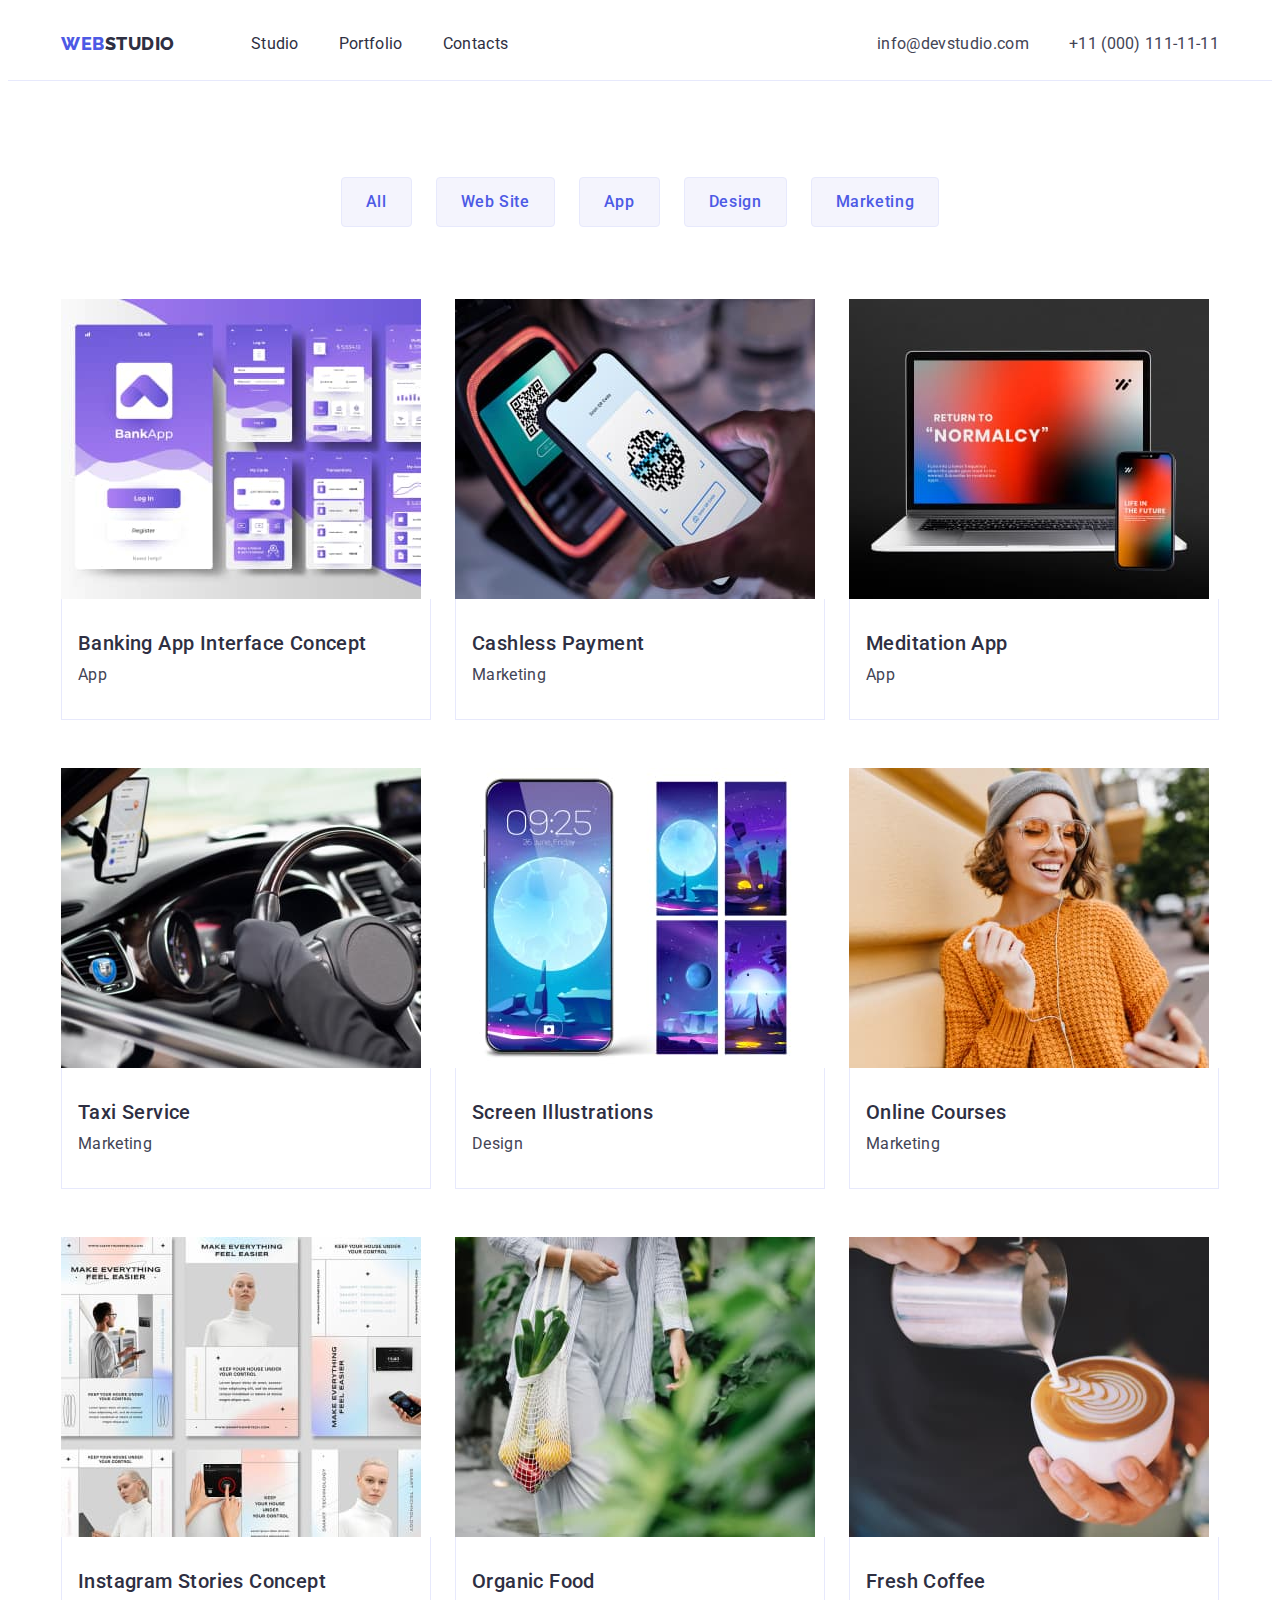
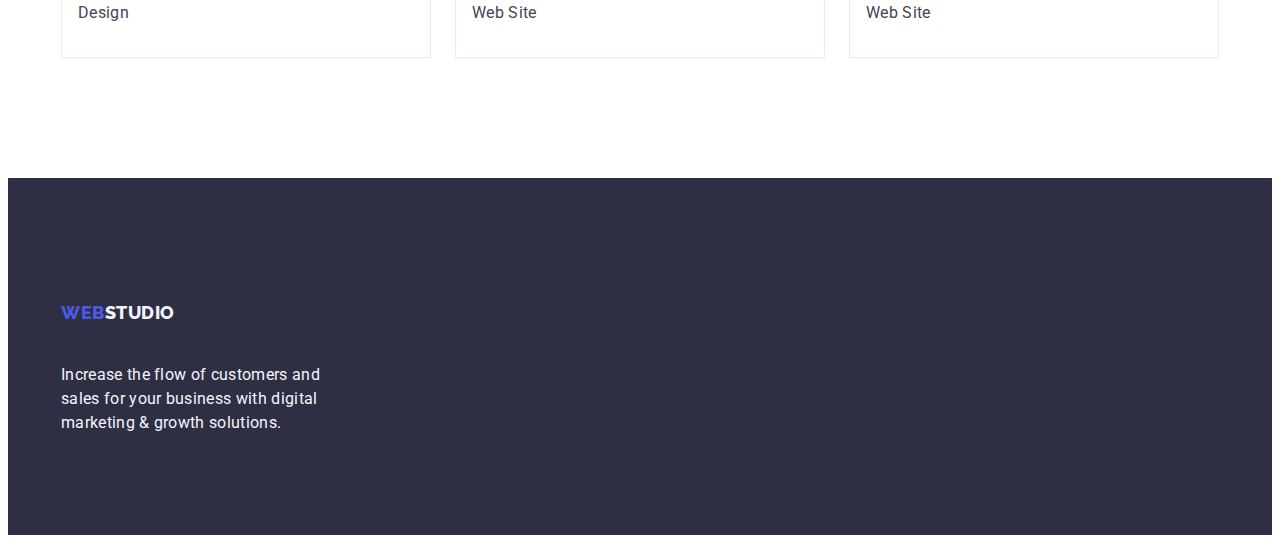
==== portfolio.html @ a073f60c "clon3" ====
<!DOCTYPE html>
<html lang="en">

<head>
    <meta charset="UTF-8">
    <meta name="viewport" content="width=device-width, initial-scale=1.0">
    <link rel="preconnect" href="https://fonts.googleapis.com" />
    <link rel="preconnect" href="https://fonts.gstatic.com" crossorigin />
    <link href="https://fonts.googleapis.com/css2?family=Raleway:wght@800&family=Roboto:wght@400;500;700&display=swap"
        rel="stylesheet">
    <link rel="stylesheet" href="https://cdnjs.cloudflare.com/ajax/libs/modern-normalize/2.0.0/modern-normalize.min.css"
        integrity="sha512-4xo8blKMVCiXpTaLzQSLSw3KFOVPWhm/TRtuPVc4WG6kUgjH6J03IBuG7JZPkcWMxJ5huwaBpOpnwYElP/m6wg=="
        crossorigin="anonymous" referrerpolicy="no-referrer" />
    <link rel="stylesheet" href="./css/styles.css" />
    <title> Web studio </title>
</head>

<body class="body">
    <header class="header">
        <div class="container header-container">
            <nav class="header-navigation">
                <a href="./index.html" class="header-logo-link link logo">Web<span class="logo-accent">Studio</span>
                </a>
                <ul class="header-menu list">
                    <li class="header-menu-item"><a href="./index.html" class=" header-menu-link link text">Studio</a>
                    </li>
                    <li class="header-menu-item"><a href="./portfolio.html"
                            class="header-menu-link link text">Portfolio</a>
                    </li>
                    <li class="header-menu-item"><a href="" class="header-menu-link link text">Contacts</a></li>
                </ul>
            </nav>

            <!--Contacts-->
            <address class="header-adress">
                <ul class="header-contacts list">
                    <li class="header-contacts-item">
                        <a href="mailto:info@devstudio.com" target="_blank" rel="noopener noreferrer"
                            class="header-contacts-link link">
                            info@devstudio.com
                        </a>
                    </li>
                    <li class="header-contacts-item"> <a href="tel:+110001111111" target="_blank"
                            rel="noopener noreferrer" class="header-contacts-link link">+11 (000) 111-11-11</a>
                    </li>
                </ul>
            </address>
        </div>
    </header>

    <main>
        <section class="porfolio">
            <div class="container porfolio-container">
                <h1 class="visually-hidden"> Feature </h1>
                <ul class="porfolio-list-nav list">
                    <li class="portfolio-nav-item">
                        <button type="button" class="porfolio-button button">
                            All
                        </button>
                    </li>
                    <li class="portfolio-nav-item">
                        <button type="button" class="porfolio-button button">Web Site</button>
                    </li>
                    <li class="portfolio-nav-item">
                        <button type="button" class="porfolio-button button">App</button>
                    </li>
                    <li class="portfolio-nav-item">
                        <button type="button" class="porfolio-button button">Design</button>
                    </li>
                    <li class="portfolio-nav-item">
                        <button type="button" class="porfolio-button button">Marketing</button>
                    </li>
                </ul>
                <ul class="portfolio-list-card list">
                    <li class="portfolio-card-item">
                        <a href="" class="portfolio-card-link link">
                            <img src="./images/portfolio/1.jpg" alt="Banking App" width="360" height="300">
                            <div class="portfolio-card-container">
                                <h2 class="portfolio-card-title">Banking App Interface Concept</h2>
                                <p class="portfolio-card-subtitle text">App
                                </p>
                            </div>
                        </a>
                    </li>

                    <li class="portfolio-card-item">
                        <a href="" class="portfolio-card-link link">
                            <img src="./images/portfolio/2.jpg" alt="Cashless Payment" width="360" height="300">
                            <div class="portfolio-card-container">
                                <h2 class="portfolio-card-title">Cashless Payment</h2>
                                <p class="portfolio-card-subtitle text">Marketing
                                </p>
                            </div>
                        </a>
                    </li>

                    <li class="portfolio-card-item">
                        <a href="" class="portfolio-card-link link">
                            <img src="./images/portfolio/3.jpg" alt="Meditaion App" width="360" height="300">
                            <div class="portfolio-card-container">
                                <h2 class="portfolio-card-title">Meditation App</h2>
                                <p class="portfolio-card-subtitle text">App</p>
                            </div>
                        </a>
                    </li>

                    <li class="portfolio-card-item">
                        <a href="" class="portfolio-card-link link">
                            <img src="./images/portfolio/4.jpg" alt="Taxi" width="360" height="300">
                            <div class="portfolio-card-container">
                                <h2 class="portfolio-card-title">Taxi Service
                                </h2>
                                <p class="portfolio-card-subtitle text">Marketing</p>
                            </div>
                        </a>
                    </li>

                    <li class="portfolio-card-item">
                        <a href="" class="portfolio-card-link link">
                            <img src="./images/portfolio/5.jpg" alt="Screen Illustrations" width="360" height="300">
                            <div class="portfolio-card-container">
                                <h2 class="portfolio-card-title">Screen Illustrations
                                </h2>
                                <p class="portfolio-card-subtitle text">Design</p>
                            </div>
                        </a>
                    </li>

                    <li class="portfolio-card-item">
                        <a href="" class="portfolio-card-link link">
                            <img src="./images/portfolio/6.jpg" alt="Online Courses" width="360" height="300">
                            <div class="portfolio-card-container">
                                <h2 class="portfolio-card-title">Online Courses</h2>
                                <p class="portfolio-card-subtitle text">Marketing</p>
                            </div>
                        </a>
                    </li>

                    <li class="portfolio-card-item">
                        <a href="" class="portfolio-card-link link">
                            <img src="./images/portfolio/7.jpg" alt="Instagram Stories Concept" width="360"
                                height="300">
                            <div class="portfolio-card-container">
                                <h2 class="portfolio-card-title">Instagram Stories Concept</h2>
                                <p class="portfolio-card-subtitle text">Design</p>
                            </div>
                        </a>
                    </li>

                    <li class="portfolio-card-item">
                        <a href="" class="portfolio-card-link link">
                            <img src="./images/portfolio/8.jpg" alt="Organic Food" width="360" height="300">
                            <div class="portfolio-card-container">
                                <h2 class="portfolio-card-title">Organic Food</h2>
                                <p class="portfolio-card-subtitle text">Web Site</p>
                            </div>
                        </a>
                    </li>

                    <li class="portfolio-card-item">
                        <a href="" class="portfolio-card-link link">
                            <img src="./images/portfolio/9.jpg" alt="Fresh Coffee" width="360" height="300">
                            <div class="portfolio-card-container">
                                <h2 class="portfolio-card-title">Fresh Coffee</h2>
                                <p class="portfolio-card-subtitle text">Web Site</p>
                            </div>
                        </a>
                    </li>
                </ul>
            </div>
        </section>
    </main>
    <footer class="footer">
        <div class="container footer-container">
            <a href="./index.html" class="footter-logo-link link logo">Web<span
                    class="logo-accent logo light">Studio</span>
            </a>
            <p class="footer-text text">Increase the flow of customers and sales for your business with digital
                marketing
                &#x26;
                growth solutions.
            </p>
        </div>
    </footer>
</body>

</html>
---- css/styles.css ----
:root {
        --accent-color: #4D5AE5;
        --color: #2e2f42;
        --add-color: #434455;
        --light-color: #ffffff;
        --ligft-ir-color: #F4F4FD;
        --iris-color: #404BBF;
    }

    .body {
        font-family: "Roboto", sans-serif;
        color: #434455;
        background-color: #ffffff;
    }

    .visually-hidden {
        position: absolute;
        width: 1px;
        height: 1px;
        margin: -1px;
        border: 0;
        padding: 0;
        white-space: nowrap;
        clip-path: inset(100%);
        clip: rect(0 0 0 0);
        overflow: hidden;
    }

    main {
        flex-grow: 1;
    }

    .container {
        width: 100%;
        max-width: 1158px;
        margin: 0 auto;
        padding: 0 15px;
    }

    /*!-------скидання стилів--------*/
    p,
    h1,
    h2,
    h3,
    h4,
    h5,
    h6 {
        margin-top: 0;
        margin-bottom: 0;
    }

    ul,
    ol {
        margin-top: 0;
        margin-bottom: 0;
        padding-left: 0;
    }

    img {
        display: block;
    }

    img .link {
        text-decoration: none;
    }

    .link {
        text-decoration: none;
    }

    .list {
        list-style-type: none;
    }

    .title {
        color: var(--color);
        text-align: center;
        font-size: 36px;
        font-weight: 700;
        line-height: 1.11;
        letter-spacing: 0.02em;
        text-transform: capitalize;
    }

    .subtitle {
        color: var(--color);
        font-size: 20px;
        font-weight: 500;
        line-height: 1.2;
        letter-spacing: 0.02em;
    }

    .text {
        font-size: 16px;
        font-weight: 400;
        line-height: 1.5;
        letter-spacing: 0.02em;
    }

    .button {
        text-align: center;
        font-family: "Roboto", sans-serif;
        font-size: 16px;
        font-weight: 500;
        line-height: 1.5;
        letter-spacing: 0.04em;
        cursor: pointer;
    }

    /*----------------HEADER----------------*/
    .header {
        border-bottom: 1px solid #e7e9fc;
    }

    .header-container {
        display: flex;
        align-items: center;
        justify-content: space-between;
    }

    .logo {
        display: inline-block;
        font-size: 18px;
        font-family: "Raleway", sans-serif;
        font-weight: 800;
        line-height: 1.17;
        letter-spacing: 0.03em;
        text-transform: uppercase;

    }

    .header-logo-link {
        color: var(--accent-color);
        margin-right: 76px;
        padding: 24px 0;
    }

    .logo-accent {
        color: var(--color);
        padding: 24px 0;
    }

    .header-navigation {
        display: flex;
        /* flex-grow: 1;*/
        align-items: center;
    }

    .header-menu {
        display: flex;
        gap: 40px;
    }

    .header-menu-item {}

    .header-menu-link {
        display: block;
        padding: 24px 0;
        color: var(--color);
    }

    .header-menu-link:hover,
    .header-menu-link:focus {
        color: var(--iris-color);
    }

    .header-adress {
        font-style: normal;
    }

    .header-contacts {
        display: flex;
        gap: 40px;
    }

    .header-contacts-link {
        display: block;
        padding: 24px 0;
        color: var(--add-color);
        font-style: normal;
        font-weight: 400;
        font-size: 16px;
        line-height: 1.5;
        letter-spacing: 0.02em;
    }

    .header-contacts-link:hover,
    .header-contacts-link:focus {
        color: var(--iris-color);
    }

    /*!------------------------HERO------------------*/
    .hero {
        background-color: var(--color);
        padding: 188px 0;
    }

    .hero-title {
        color: var(--light-color);
        max-width: 496px;
        height: 120px;
        text-align: center;
        font-size: 56px;
        font-weight: 700;
        line-height: 1.07;
        letter-spacing: 0.02em;
        margin: 0 auto;
        margin-bottom: 48px;
    }

    .hero-button {
        display: block;
        min-width: 169px;
        height: 56px;
        padding: 16px 32px;
        color: var(--light-color);
        background-color: var(--accent-color);
        border: none;
        border-radius: 4px;
        margin: 0 auto;
        align-items: center;
    }

    .hero-button:hover,
    .hero-button:focus {
        background-color: var(--iris-color);
    }

    /**-------------ADVANAGES---------------*/
    .advantages {
        padding: 120px 0;
    }

    .advantages-container {}

    .advantages-list {
        display: flex;
        gap: 24px;
    }

    .advantages-item {
        width: calc((100% - 24px * 3) / 4);
    }

    .advantages-subtitle {
        max-height: 24px;
        margin-bottom: 8px;
    }

    .advantages-item-text {
        color: var(--add-color);
        max-height: 72px;
    }

    /*!-----------------------DOING------------------*/
    .doing {
        padding-bottom: 120px;
    }

    .doing-container {}

    .doing-title {
        margin-bottom: 72px;
    }

    .doing-list {
        display: flex;
        gap: 24px;
    }

    .doing-item {
        width: calc((100% - 48px) / 3);
    }

    .doing-img {}

    /*----------------TEAM----------------*/
    .team-container {}

    .team {
        background-color: var(--ligft-ir-color);
        padding: 120px 0;
    }

    .team-title {
        margin-bottom: 72px;
    }

    .team-list {
        display: flex;
        gap: 24px;
    }

    .team-item {
        width: calc((100% - 3 * 24px) / 4);
        background-color: var(--light-color);
        border-radius: 0px 0px 4px 4px;
    }

    .team-fio-container {
        padding: 32px 16px;
    }

    .team-img {}

    .team-subtitle {
        margin-bottom: 8px;
        text-align: center;
    }

    .team-subtile-text {
        color: var(--add-color);
        text-align: center;
    }

    /*?----------------FOOTER---------------*/
    .footer {
        background-color: var(--color);
        padding: 100px 0;
    }

    .footer-container {}

    .logo-accent.light {
        color: var(--ligft-ir-color);
        width: 71px;
        flex-direction: column;
        justify-content: center;
    }

    .footter-logo-link {
        color: var(--accent-color);
        display: inline-block;
        margin-bottom: 16px;
    }

    .footer-text {
        max-width: 264px;
        color: var(--ligft-ir-color);
    }

    /*?-----------------PORTFOLIO----------------*/
    .porfolio {
        padding-top: 96px;
        padding-bottom: 120px;
    }

    .porfolio-container {}

    .porfolio-list-nav {
        display: flex;
        justify-content: center;
        margin-bottom: 72px;
        gap: 24px;
    }

    .portfolio-nav-item {
        /*  width: calc((100% - 48px) / 3);*/
    }

    .porfolio-button {
        color: var(--accent-color);
        background-color: var(--ligft-ir-color);
        padding: 12px 24px;
        border: 1px solid #e7e9fc;
        border-radius: 4px;
    }

    .porfolio-button:hover,
    .porfolio-button:focus {
        color: var(--light-color);
        background-color: var(--iris-color);
        border: 1px solid transparent;
        border-radius: 4px;
    }

    .porfolio-button.light {}

    .portfolio-list-card {
        display: flex;
        flex-wrap: wrap;
        gap: 24px;
        row-gap: 48px;
    }

    .portfolio-card-container {
        padding: 32px 16px;
        border: 1px solid #e7e9fc;
        border-top: none;
    }

    .portfolio-card-item {
        width: calc((100% - 48px) / 3);
    }

    .portfolio-card-title {
        color: var(--color);
        font-size: 20px;
        margin: 0 auto;
        margin-bottom: 8px;
        font-weight: 500;
        line-height: 1.2;
        letter-spacing: 0.02em;
    }

    .portfolio-card-link {}

    .portfolio-card-subtitle {
        color: var(--add-color);
    }

    .portfolio-subile-link {}
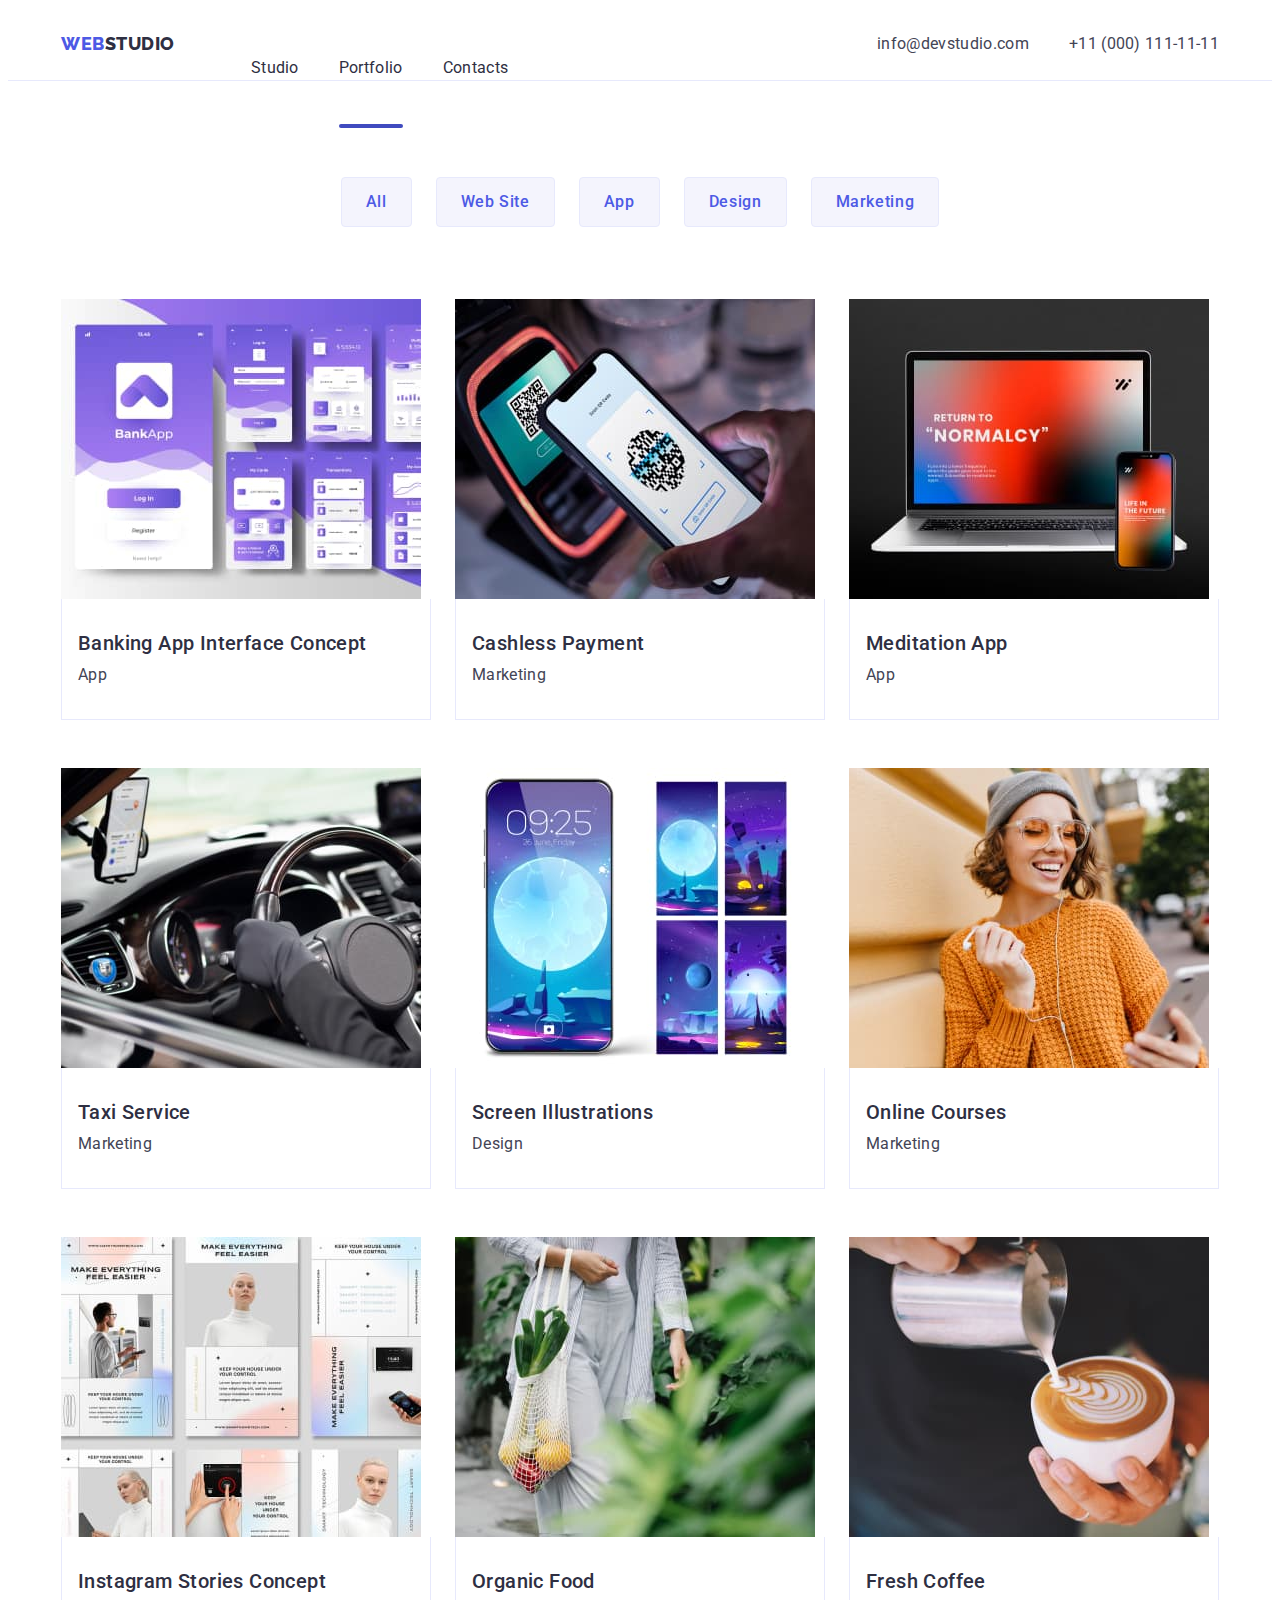
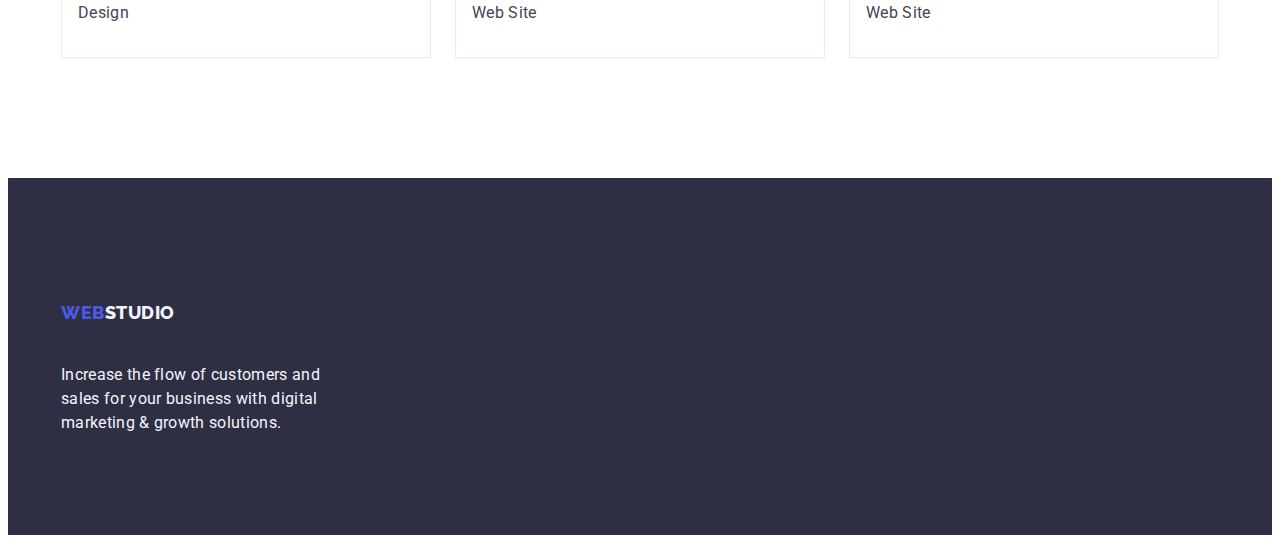
==== commit bd40c5f5: "dom" ====
--- a/portfolio.html
+++ b/portfolio.html
@@ -25,7 +25,7 @@
                     <li class="header-menu-item"><a href="./index.html" class=" header-menu-link link text">Studio</a>
                     </li>
                     <li class="header-menu-item"><a href="./portfolio.html"
-                            class="header-menu-link link text">Portfolio</a>
+                            class="header-menu-link link text current">Portfolio</a>
                     </li>
                     <li class="header-menu-item"><a href="" class="header-menu-link link text">Contacts</a></li>
                 </ul>
@@ -74,7 +74,12 @@
                 <ul class="portfolio-list-card list">
                     <li class="portfolio-card-item">
                         <a href="" class="portfolio-card-link link">
-                            <img src="./images/portfolio/1.jpg" alt="Banking App" width="360" height="300">
+                            <div class="portfolio-img-card-container">
+                                <img src="./images/portfolio/1.jpg" alt="Banking App" width="360" height="300">
+                                <p class="portfolio-cover-text">14 Stylish and User-Friendly App Design Concepts · Task
+                                    Manager App · Calorie Tracker App · Exotic Fruit Ecommerce App ·
+                                    Cloud Storage App</p>
+                            </div>
                             <div class="portfolio-card-container">
                                 <h2 class="portfolio-card-title">Banking App Interface Concept</h2>
                                 <p class="portfolio-card-subtitle text">App
@@ -85,7 +90,12 @@
 
                     <li class="portfolio-card-item">
                         <a href="" class="portfolio-card-link link">
-                            <img src="./images/portfolio/2.jpg" alt="Cashless Payment" width="360" height="300">
+                            <div class="portfolio-img-card-container">
+                                <img src="./images/portfolio/2.jpg" alt="Cashless Payment" width="360" height="300">
+                                <p class="portfolio-cover-text">14 Stylish and User-Friendly App Design Concepts · Task
+                                    Manager App · Calorie Tracker App · Exotic Fruit Ecommerce App ·
+                                    Cloud Storage App</p>
+                            </div>
                             <div class="portfolio-card-container">
                                 <h2 class="portfolio-card-title">Cashless Payment</h2>
                                 <p class="portfolio-card-subtitle text">Marketing
@@ -96,7 +106,12 @@
 
                     <li class="portfolio-card-item">
                         <a href="" class="portfolio-card-link link">
-                            <img src="./images/portfolio/3.jpg" alt="Meditaion App" width="360" height="300">
+                            <div class="portfolio-img-card-container">
+                                <img src="./images/portfolio/3.jpg" alt="Meditaion App" width="360" height="300">
+                                <p class="portfolio-cover-text">14 Stylish and User-Friendly App Design Concepts · Task
+                                    Manager App · Calorie Tracker App · Exotic Fruit Ecommerce App ·
+                                    Cloud Storage App</p>
+                            </div>
                             <div class="portfolio-card-container">
                                 <h2 class="portfolio-card-title">Meditation App</h2>
                                 <p class="portfolio-card-subtitle text">App</p>
@@ -106,7 +121,12 @@
 
                     <li class="portfolio-card-item">
                         <a href="" class="portfolio-card-link link">
-                            <img src="./images/portfolio/4.jpg" alt="Taxi" width="360" height="300">
+                            <div class="portfolio-img-card-container">
+                                <img src="./images/portfolio/4.jpg" alt="Taxi" width="360" height="300">
+                                <p class="portfolio-cover-text">14 Stylish and User-Friendly App Design Concepts · Task
+                                    Manager App · Calorie Tracker App · Exotic Fruit Ecommerce App ·
+                                    Cloud Storage App</p>
+                            </div>
                             <div class="portfolio-card-container">
                                 <h2 class="portfolio-card-title">Taxi Service
                                 </h2>
@@ -117,7 +137,12 @@
 
                     <li class="portfolio-card-item">
                         <a href="" class="portfolio-card-link link">
-                            <img src="./images/portfolio/5.jpg" alt="Screen Illustrations" width="360" height="300">
+                            <div class="portfolio-img-card-container">
+                                <img src="./images/portfolio/5.jpg" alt="Screen Illustrations" width="360" height="300">
+                                <p class="portfolio-cover-text">14 Stylish and User-Friendly App Design Concepts · Task
+                                    Manager App · Calorie Tracker App · Exotic Fruit Ecommerce App ·
+                                    Cloud Storage App</p>
+                            </div>
                             <div class="portfolio-card-container">
                                 <h2 class="portfolio-card-title">Screen Illustrations
                                 </h2>
@@ -128,7 +153,12 @@
 
                     <li class="portfolio-card-item">
                         <a href="" class="portfolio-card-link link">
-                            <img src="./images/portfolio/6.jpg" alt="Online Courses" width="360" height="300">
+                            <div class="portfolio-img-card-container">
+                                <img src="./images/portfolio/6.jpg" alt="Online Courses" width="360" height="300">
+                                <p class="portfolio-cover-text">14 Stylish and User-Friendly App Design Concepts · Task
+                                    Manager App · Calorie Tracker App · Exotic Fruit Ecommerce App ·
+                                    Cloud Storage App</p>
+                            </div>
                             <div class="portfolio-card-container">
                                 <h2 class="portfolio-card-title">Online Courses</h2>
                                 <p class="portfolio-card-subtitle text">Marketing</p>
@@ -138,8 +168,13 @@
 
                     <li class="portfolio-card-item">
                         <a href="" class="portfolio-card-link link">
-                            <img src="./images/portfolio/7.jpg" alt="Instagram Stories Concept" width="360"
-                                height="300">
+                            <div class="portfolio-img-card-container">
+                                <img src="./images/portfolio/7.jpg" alt="Instagram Stories Concept" width="360"
+                                    height="300">
+                                <p class="portfolio-cover-text">14 Stylish and User-Friendly App Design Concepts · Task
+                                    Manager App · Calorie Tracker App · Exotic Fruit Ecommerce App ·
+                                    Cloud Storage App</p>
+                            </div>
                             <div class="portfolio-card-container">
                                 <h2 class="portfolio-card-title">Instagram Stories Concept</h2>
                                 <p class="portfolio-card-subtitle text">Design</p>
@@ -149,7 +184,12 @@
 
                     <li class="portfolio-card-item">
                         <a href="" class="portfolio-card-link link">
-                            <img src="./images/portfolio/8.jpg" alt="Organic Food" width="360" height="300">
+                            <div class="portfolio-img-card-container"> <img src="./images/portfolio/8.jpg"
+                                    alt="Organic Food" width="360" height="300">
+                                <p class="portfolio-cover-text">14 Stylish and User-Friendly App Design Concepts · Task
+                                    Manager App · Calorie Tracker App · Exotic Fruit Ecommerce App ·
+                                    Cloud Storage App</p>
+                            </div>
                             <div class="portfolio-card-container">
                                 <h2 class="portfolio-card-title">Organic Food</h2>
                                 <p class="portfolio-card-subtitle text">Web Site</p>
@@ -159,7 +199,12 @@
 
                     <li class="portfolio-card-item">
                         <a href="" class="portfolio-card-link link">
-                            <img src="./images/portfolio/9.jpg" alt="Fresh Coffee" width="360" height="300">
+                            <div class="portfolio-img-card-container"> <img src="./images/portfolio/9.jpg"
+                                    alt="Fresh Coffee" width="360" height="300">
+                                <p class="portfolio-cover-text">14 Stylish and User-Friendly App Design Concepts · Task
+                                    Manager App · Calorie Tracker App · Exotic Fruit Ecommerce App ·
+                                    Cloud Storage App</p>
+                            </div>
                             <div class="portfolio-card-container">
                                 <h2 class="portfolio-card-title">Fresh Coffee</h2>
                                 <p class="portfolio-card-subtitle text">Web Site</p>
--- a/css/styles.css
+++ b/css/styles.css
@@ -157,12 +157,42 @@
         display: block;
         padding: 24px 0;
         color: var(--color);
+        transition: color 300ms ease;
+        width: 100%;
+        height: 100%;
+        display: flex;
+        align-items: center;
+        justify-content: center;
     }
 
     .header-menu-link:hover,
     .header-menu-link:focus {
         color: var(--iris-color);
     }
+
+    .current {
+        position: relative;
+    }
+
+    .current::after {
+        content: '';
+        height: 4px;
+        width: 100%;
+        border-radius: 2px;
+        position: absolute;
+        bottom: 0;
+        left: 0;
+        background: var(--ocean, #404BBF);
+
+    }
+
+    /*  .header-menu-link::after {
+       
+      
+       
+      
+        display: block;
+    }*/
 
     .header-adress {
         font-style: normal;
@@ -192,7 +222,12 @@
     /*!------------------------HERO------------------*/
     .hero {
         background-color: var(--color);
+        background-image: linear-gradient(rgba(46, 47, 66, 0.7),
+                rgba(46, 47, 66, 0.7)),
+            url(../images/hero-bd.jpg);
+        width: 1440px;
         padding: 188px 0;
+        /* background: repeat;*/
     }
 
     .hero-title {
@@ -252,6 +287,29 @@
         max-height: 72px;
     }
 
+    .advantages-block {
+        display: flex;
+        align-items: center;
+        width: 264px;
+        height: 112px;
+        flex-shrink: 0;
+        border-radius: 4px;
+        background: var(--cloud, #F4F4FD);
+        margin-bottom: 8px;
+    }
+
+    .advantages-icons {
+
+        margin: 0 auto;
+        width: 64px;
+        height: 64px;
+
+
+        fill: var(--color), var(--accent-color);
+    }
+
+    }
+
     /*!-----------------------DOING------------------*/
     .doing {
         padding-bottom: 120px;
@@ -312,6 +370,21 @@
         color: var(--add-color);
         text-align: center;
     }
+
+    .team-sosial-container {
+        display: flex;
+    }
+
+    .team-sosial-container-link {
+        display: block;
+    }
+
+    .team-sosial-icon {
+        width: 16px;
+        height: 16px;
+
+    }
+
 
     /*?----------------FOOTER---------------*/
     .footer {
@@ -383,6 +456,8 @@
         row-gap: 48px;
     }
 
+
+
     .portfolio-card-container {
         padding: 32px 16px;
         border: 1px solid #e7e9fc;
@@ -391,6 +466,32 @@
 
     .portfolio-card-item {
         width: calc((100% - 48px) / 3);
+    }
+
+    .portfolio-img-card-container {
+        position: relative;
+        overflow: hidden;
+
+    }
+
+    .portfolio-img-card-container:hover .portfolio-cover-text {
+        transform: translateY(0);
+    }
+
+    .portfolio-cover-text {
+        position: absolute;
+        top: 0;
+        left: 0;
+        color: #F4F4FD;
+        background-color: var(--accent-color);
+        height: 300px;
+        font-family: Roboto;
+        font-size: 16px;
+        line-height: 1.5em;
+        letter-spacing: 0.02em;
+        padding: 40px 32px;
+        transform: translateY(100%);
+        transition: transform 300ms ease;
     }
 
     .portfolio-card-title {
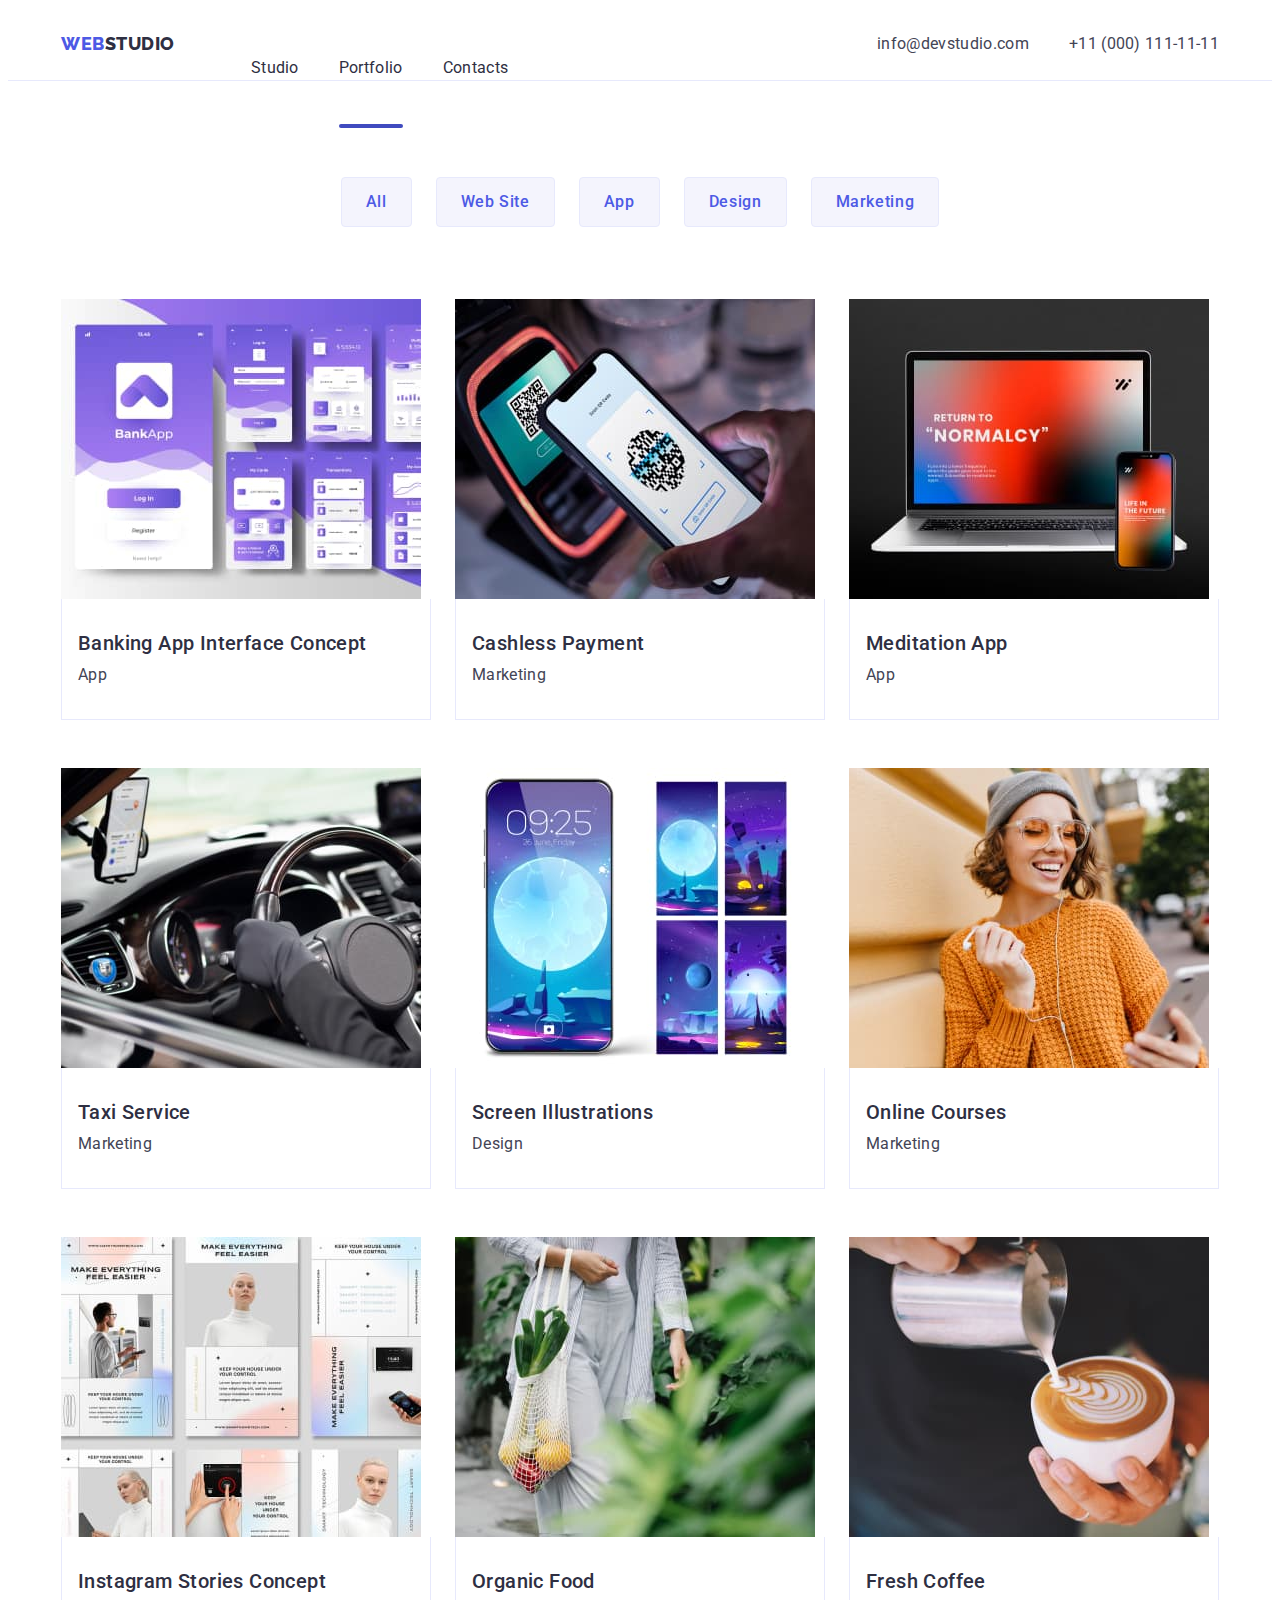
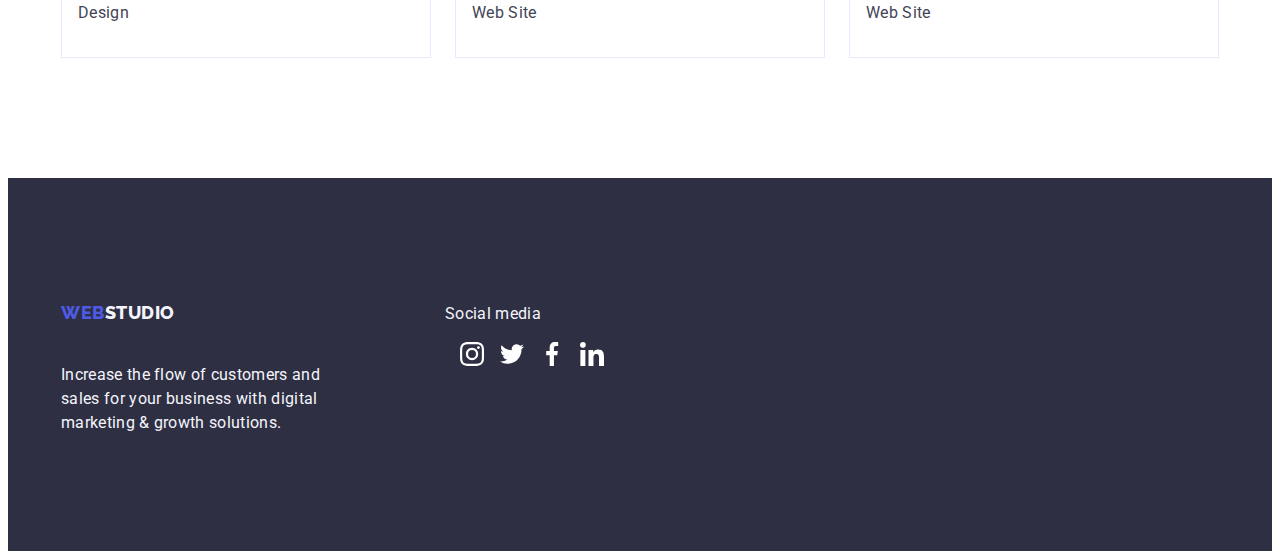
==== commit 55d8d098: "1ikon-footer" ====
--- a/portfolio.html
+++ b/portfolio.html
@@ -217,14 +217,42 @@
     </main>
     <footer class="footer">
         <div class="container footer-container">
-            <a href="./index.html" class="footter-logo-link link logo">Web<span
-                    class="logo-accent logo light">Studio</span>
-            </a>
-            <p class="footer-text text">Increase the flow of customers and sales for your business with digital
-                marketing
-                &#x26;
-                growth solutions.
-            </p>
+            <div class="footer-text-container"> <a href="./index.html" class="footter-logo-link link logo">Web<span
+                        class="logo-accent logo light">Studio</span>
+                </a>
+
+                <p class="footer-text text">Increase the flow of customers and sales for your business with digital
+                    marketing
+                    &#x26;
+                    growth solutions.
+                </p>
+            </div>
+            <div class="footer-social-container">
+                <p class="footer-text text">Social media</p>
+                <div class="footer-social-link-container container">
+                    <ul class="footer-social-list list">
+                        <li class="footer-item item"><a href="" class="footer-social-link link"> <svg
+                                    class="footer-social-icon social-icon">
+                                    <use href="./images/icons.svg#icon-instagram"></use>
+                                </svg>
+                            </a>
+                        </li>
+
+                        <li class="footer-item item"><a href="" class="footer-social-link link"> <svg
+                                    class="footer-social-icon social-icon">
+                                    <use href="./images/icons.svg#icon-twitter"></use>
+                                </svg></a></li>
+                        <li class="footer-item item"><a href="" class="footer-social-link link"> <svg
+                                    class="footer-social-icon social-icon">
+                                    <use href="./images/icons.svg#icon-facebook"></use>
+                                </svg></a></li>
+                        <li class="footer-item item"><a href="" class="team-card-social-link link"> <svg
+                                    class="footer-social-icon social-icon">
+                                    <use href="./images/icons.svg#icon-linkedin"></use>
+                                </svg></a></li>
+                    </ul>
+                </div>
+            </div>
         </div>
     </footer>
 </body>
--- a/css/styles.css
+++ b/css/styles.css
@@ -154,7 +154,7 @@
     .header-menu-item {}
 
     .header-menu-link {
-        display: block;
+        /*display: block;*/
         padding: 24px 0;
         color: var(--color);
         transition: color 300ms ease;
@@ -187,9 +187,7 @@
     }
 
     /*  .header-menu-link::after {
-       
-      
-       
+                  
       
         display: block;
     }*/
@@ -299,7 +297,6 @@
     }
 
     .advantages-icons {
-
         margin: 0 auto;
         width: 64px;
         height: 64px;
@@ -355,7 +352,11 @@
         border-radius: 0px 0px 4px 4px;
     }
 
-    .team-fio-container {
+    .team-social-item {
+        width: calc((100% - 3 * 24px) / 4);
+    }
+
+    .team-card-container {
         padding: 32px 16px;
     }
 
@@ -369,21 +370,86 @@
     .team-subtile-text {
         color: var(--add-color);
         text-align: center;
-    }
-
-    .team-sosial-container {
-        display: flex;
-    }
-
-    .team-sosial-container-link {
+        margin-bottom: 8px;
+    }
+
+    .team-card-container {
+        padding-bottom: 32px;
+    }
+
+    /*h3+p3+div*/
+    /*соц сети под ото*/
+    .team-card-social-container {
+        display: flex;
+        /* align-items: center;
+        justify-items: center;
+        justify-content: space-between;*/
+        /*   position: relative;*/
+    }
+
+    /*-----ul-----*/
+    .team-card-social-list {
+        display: flex;
+        gap: 24px;
+        /* 
+       
+        */
+    }
+
+    /*----li------*/
+    ,
+    team-card-social-link {
         display: block;
-    }
-
-    .team-sosial-icon {
+
+    }
+
+    .team-social-icon {
+
+        /*position: absolute;*/
+
         width: 16px;
         height: 16px;
-
-    }
+        fill: var(--iris-color);
+    }
+
+    /*?----------------CUSTOMERS---------------*/
+
+    .customers {
+        background-color: #fff;
+        padding: 120px 0;
+    }
+
+    .customers-container {}
+
+    .customers-title {
+        margin-bottom: 72px;
+    }
+
+    .customers-icons-container {}
+
+    .customers-list {
+        display: flex;
+        gap: 24px;
+    }
+
+    .customers-item {
+        width: calc((100% - 120px) / 6);
+        /* width: 16px;
+        height: 16px;*/
+    }
+
+    .customers-icons {
+        fill: #8E8F99;
+        width: 104px;
+        height: 56px;
+    }
+
+    /*
+         .doing-item {
+             width: calc((100% - 48px) / 3);
+         }
+    
+         .doing-img {}*/
 
 
     /*?----------------FOOTER---------------*/
@@ -392,7 +458,38 @@
         padding: 100px 0;
     }
 
-    .footer-container {}
+    .footer-container {
+        display: flex;
+        gap: 120px;
+        align-items: baseline;
+    }
+
+    .footer-text-container {
+        display: block;
+    }
+
+    .footer-social-container {
+        display: block;
+
+    }
+
+    .footer-social-link-container {}
+
+    .footer-social-list {
+        display: flex;
+        gap: 16px;
+    }
+
+    /*ul*/
+    .footer-item {}
+
+    .footer-social-link {}
+
+    .footer-social-icon {
+        fill: #fff;
+        width: 24px;
+        height: 24px;
+    }
 
     .logo-accent.light {
         color: var(--ligft-ir-color);
@@ -410,6 +507,7 @@
     .footer-text {
         max-width: 264px;
         color: var(--ligft-ir-color);
+        margin-bottom: 16px;
     }
 
     /*?-----------------PORTFOLIO----------------*/
@@ -455,8 +553,6 @@
         gap: 24px;
         row-gap: 48px;
     }
-
-
 
     .portfolio-card-container {
         padding: 32px 16px;
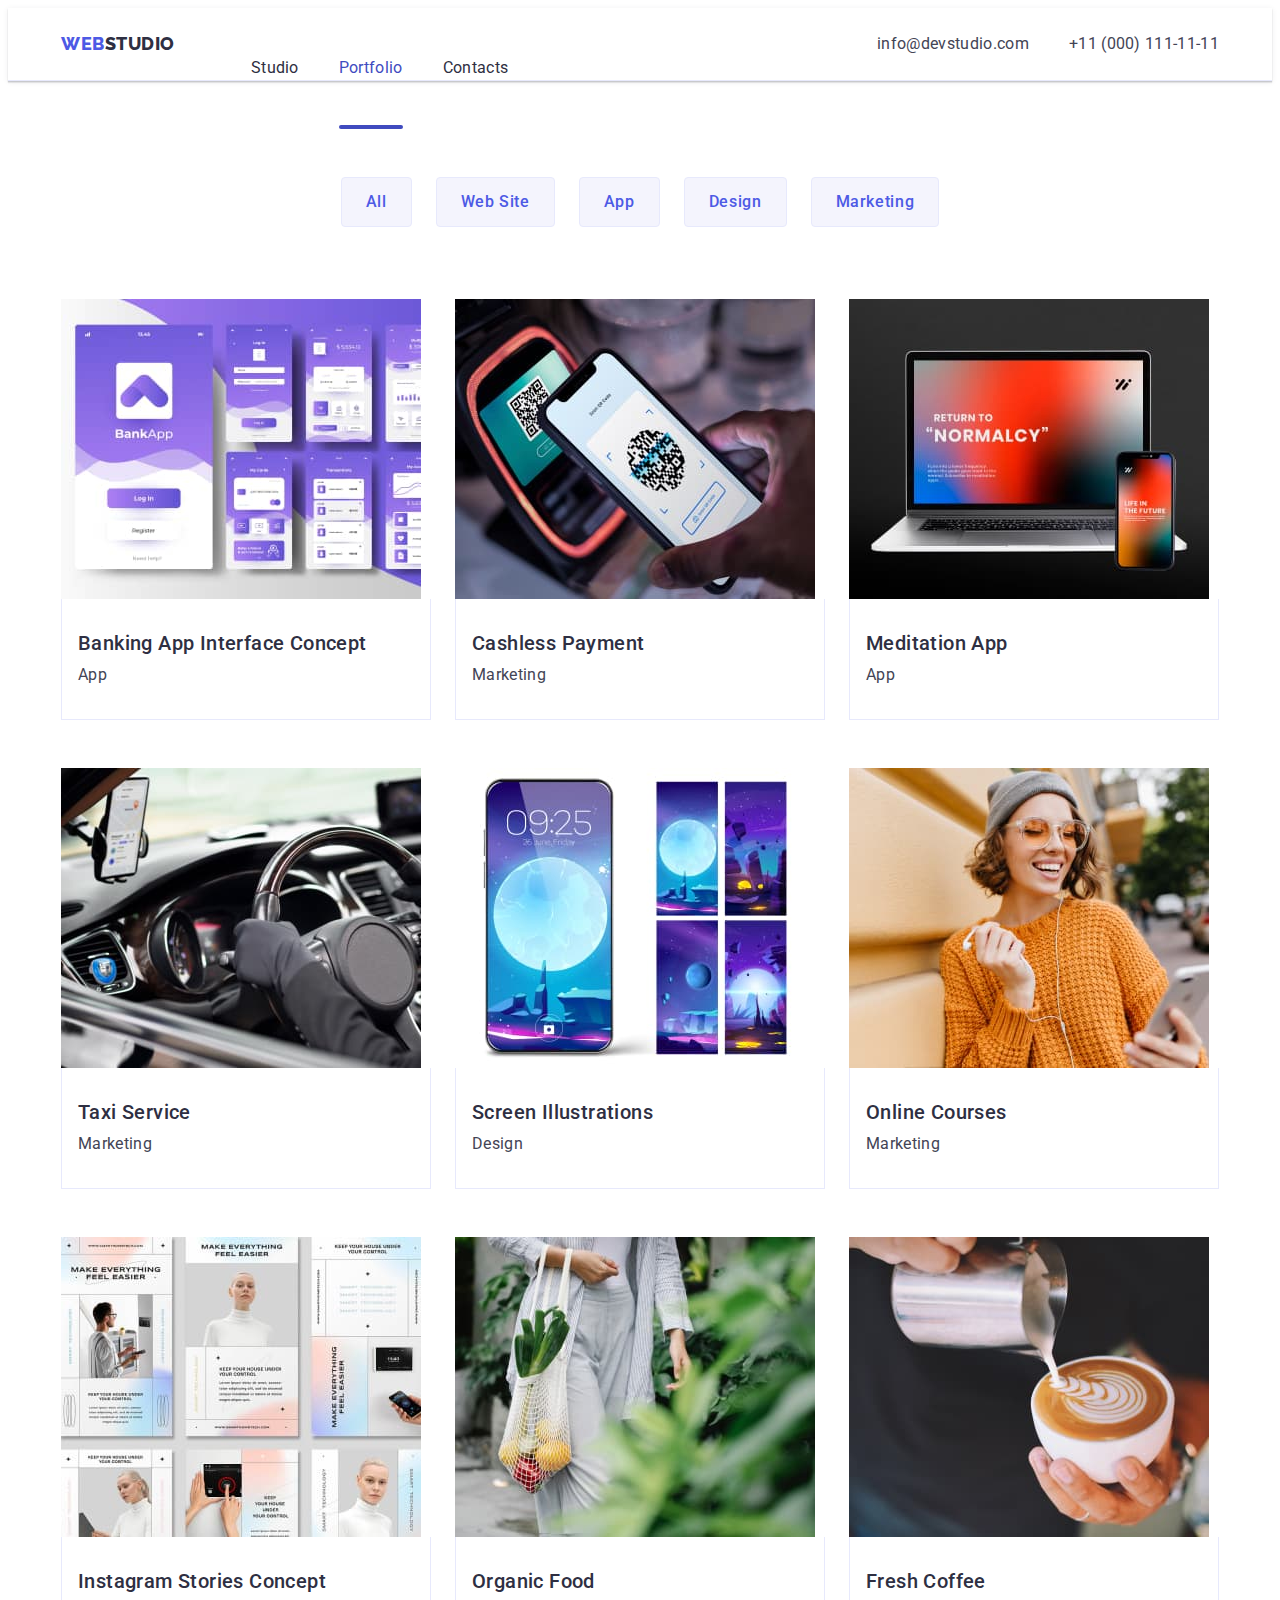
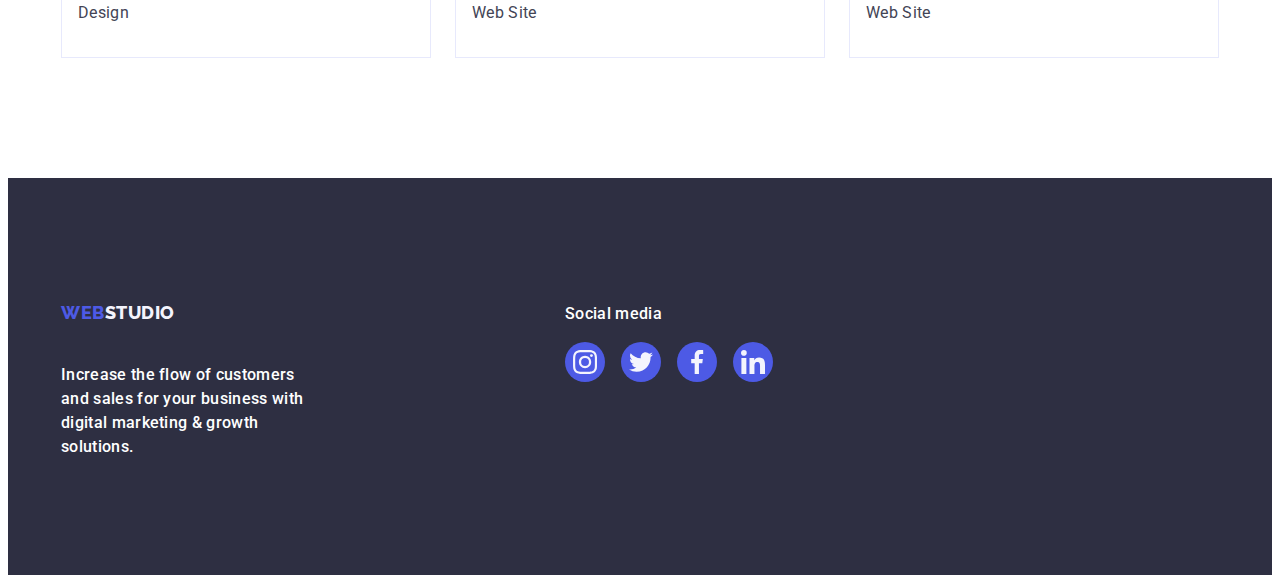
==== commit 377fd8f3: "ohne portfolio" ====
--- a/portfolio.html
+++ b/portfolio.html
@@ -229,29 +229,31 @@
             </div>
             <div class="footer-social-container">
                 <p class="footer-text text">Social media</p>
-                <div class="footer-social-link-container container">
-                    <ul class="footer-social-list list">
-                        <li class="footer-item item"><a href="" class="footer-social-link link"> <svg
-                                    class="footer-social-icon social-icon">
-                                    <use href="./images/icons.svg#icon-instagram"></use>
-                                </svg>
-                            </a>
-                        </li>
-
-                        <li class="footer-item item"><a href="" class="footer-social-link link"> <svg
-                                    class="footer-social-icon social-icon">
-                                    <use href="./images/icons.svg#icon-twitter"></use>
-                                </svg></a></li>
-                        <li class="footer-item item"><a href="" class="footer-social-link link"> <svg
-                                    class="footer-social-icon social-icon">
-                                    <use href="./images/icons.svg#icon-facebook"></use>
-                                </svg></a></li>
-                        <li class="footer-item item"><a href="" class="team-card-social-link link"> <svg
-                                    class="footer-social-icon social-icon">
-                                    <use href="./images/icons.svg#icon-linkedin"></use>
-                                </svg></a></li>
-                    </ul>
-                </div>
+
+                <ul class="footer-social-list list">
+                    <li class="footer-item item">
+                        <a href="" class="footer-social-link link" aria-label="Instagram" target="_blank"
+                            rel="noopener noreferrer">
+                            <svg class="footer-social-icon social-icon" width="24" height="24">
+                                <use href="./images/icons.svg#icon-instagram"></use>
+                            </svg>
+                        </a>
+                    </li>
+
+                    <li class="footer-item item"><a href="" class="footer-social-link link"> <svg
+                                class="footer-social-icon social-icon" width="24" height="24">
+                                <use href="./images/icons.svg#icon-twitter"></use>
+                            </svg></a></li>
+                    <li class="footer-item item"><a href="" class="footer-social-link link"> <svg
+                                class="footer-social-icon social-icon" width="24" height="24">
+                                <use href="./images/icons.svg#icon-facebook"></use>
+                            </svg></a></li>
+                    <li class="footer-item item"><a href="" class="footer-social-link link"> <svg
+                                class="footer-social-icon social-icon" width="24" height="24">
+                                <use href="./images/icons.svg#icon-linkedin"></use>
+                            </svg></a></li>
+                </ul>
+
             </div>
         </div>
     </footer>
--- a/css/styles.css
+++ b/css/styles.css
@@ -110,6 +110,7 @@
     /*----------------HEADER----------------*/
     .header {
         border-bottom: 1px solid #e7e9fc;
+        box-shadow: 0px 1px 6px 0px rgba(46, 47, 66, 0.08), 0px 1px 1px 0px rgba(46, 47, 66, 0.16), 0px 2px 1px 0px rgba(46, 47, 66, 0.08);
     }
 
     .header-container {
@@ -126,7 +127,6 @@
         line-height: 1.17;
         letter-spacing: 0.03em;
         text-transform: uppercase;
-
     }
 
     .header-logo-link {
@@ -142,7 +142,6 @@
 
     .header-navigation {
         display: flex;
-        /* flex-grow: 1;*/
         align-items: center;
     }
 
@@ -154,7 +153,6 @@
     .header-menu-item {}
 
     .header-menu-link {
-        /*display: block;*/
         padding: 24px 0;
         color: var(--color);
         transition: color 300ms ease;
@@ -172,6 +170,8 @@
 
     .current {
         position: relative;
+        color: var(--iris-color);
+        transition: color 250ms cubic-bezier(0.4, 0, 0.2, 1);
     }
 
     .current::after {
@@ -180,17 +180,10 @@
         width: 100%;
         border-radius: 2px;
         position: absolute;
-        bottom: 0;
+        bottom: -1px;
         left: 0;
         background: var(--ocean, #404BBF);
-
-    }
-
-    /*  .header-menu-link::after {
-                  
-      
-        display: block;
-    }*/
+    }
 
     .header-adress {
         font-style: normal;
@@ -210,12 +203,18 @@
         font-size: 16px;
         line-height: 1.5;
         letter-spacing: 0.02em;
+        transition: color 250ms cubic-bezier(0.4, 0, 0.2, 1);
     }
 
     .header-contacts-link:hover,
     .header-contacts-link:focus {
         color: var(--iris-color);
     }
+
+    .header-contacts-item {
+        transition: 250ms cubic-bezier(0.4, 0, 0.2, 1);
+    }
+
 
     /*!------------------------HERO------------------*/
     .hero {
@@ -223,7 +222,10 @@
         background-image: linear-gradient(rgba(46, 47, 66, 0.7),
                 rgba(46, 47, 66, 0.7)),
             url(../images/hero-bd.jpg);
-        width: 1440px;
+        background-repeat: no-repeat;
+        background-position: center;
+        background-size: cover;
+        max-width: 1440px;
         padding: 188px 0;
         /* background: repeat;*/
     }
@@ -252,6 +254,7 @@
         border-radius: 4px;
         margin: 0 auto;
         align-items: center;
+        transition: background-color 250ms cubic-bezier(0.4, 0, 0.2, 1);
     }
 
     .hero-button:hover,
@@ -288,6 +291,7 @@
     .advantages-block {
         display: flex;
         align-items: center;
+        justify-content: center;
         width: 264px;
         height: 112px;
         flex-shrink: 0;
@@ -298,13 +302,8 @@
 
     .advantages-icons {
         margin: 0 auto;
-        width: 64px;
-        height: 64px;
-
-
-        fill: var(--color), var(--accent-color);
-    }
-
+        /* width: 64px;
+        height: 64px;*/
     }
 
     /*!-----------------------DOING------------------*/
@@ -346,74 +345,78 @@
         gap: 24px;
     }
 
+    /*li всей карты*/
     .team-item {
         width: calc((100% - 3 * 24px) / 4);
         background-color: var(--light-color);
         border-radius: 0px 0px 4px 4px;
-    }
-
+        box-shadow:
+            0px 1px 6px rgba(46, 47, 66, 0.08),
+            0px 1px 1px rgba(46, 47, 66, 0.16),
+            0px 2px 1px rgba(46, 47, 66, 0.08);
+    }
+
+    /*ul иконок*/
+    .team-card-social-list {
+        display: flex;
+        gap: 24px;
+        justify-content: center;
+        max-width: 232px;
+        min-height: 40px;
+
+    }
+
+    /*li соц иконок*/
     .team-social-item {
+        display: flex;
         width: calc((100% - 3 * 24px) / 4);
-    }
-
-    .team-card-container {
-        padding: 32px 16px;
-    }
-
-    .team-img {}
+
+    }
+
+    /*a ссылка на соц иконки*/
+    .team-card-social-link {
+        display: flex;
+        width: 40px;
+        height: 40px;
+        justify-content: center;
+        align-items: center;
+        border-radius: 50%;
+        position: absolute;
+        background-color: #4d5ae5;
+        transition: background-color 250ms cubic-bezier(0.4, 0, 0.2, 1);
+    }
+
+    .team-card-social-link:hover,
+    .team-card-social-link:focus {
+        background-color: #404bbf;
+    }
+
+    .team-fio-container {
+        display: block;
+        padding: 32px 0;
+
+    }
+
+    .team-img {
+        padding: 32px 0;
+    }
 
     .team-subtitle {
+        text-align: center;
+    }
+
+    .team-subtile-text {
         margin-bottom: 8px;
-        text-align: center;
-    }
-
-    .team-subtile-text {
         color: var(--add-color);
         text-align: center;
-        margin-bottom: 8px;
-    }
-
-    .team-card-container {
-        padding-bottom: 32px;
-    }
-
-    /*h3+p3+div*/
-    /*соц сети под ото*/
-    .team-card-social-container {
-        display: flex;
-        /* align-items: center;
-        justify-items: center;
-        justify-content: space-between;*/
-        /*   position: relative;*/
-    }
-
-    /*-----ul-----*/
-    .team-card-social-list {
-        display: flex;
-        gap: 24px;
-        /* 
-       
-        */
-    }
-
-    /*----li------*/
-    ,
-    team-card-social-link {
-        display: block;
-
-    }
-
-    .team-social-icon {
-
-        /*position: absolute;*/
-
-        width: 16px;
-        height: 16px;
-        fill: var(--iris-color);
+    }
+
+    .social-icon {
+        fill: #f4f4fd;
     }
 
     /*?----------------CUSTOMERS---------------*/
-
+    /* <div class="team-card-social-container container">*/
     .customers {
         background-color: #fff;
         padding: 120px 0;
@@ -434,12 +437,31 @@
 
     .customers-item {
         width: calc((100% - 120px) / 6);
-        /* width: 16px;
-        height: 16px;*/
+        /* width: 16px;*/
+        height: 88px;
+    }
+
+    .customers-link {
+        display: flex;
+        width: 100%;
+        height: 100%;
+        border: 1px solid #8e8f99;
+        border-radius: 4px;
+        align-items: center;
+        justify-content: center;
+        color: #8e8f99;
+        transition: border-color 250ms cubic-bezier(0.4, 0, 0.2, 1),
+            color 250ms cubic-bezier(0.4, 0, 0.2, 1);
+    }
+
+    .customers-link:hover,
+    .customers-link:focus {
+        border-color: #404BBF;
+        color: #404BBF;
     }
 
     .customers-icons {
-        fill: #8E8F99;
+        fill: currentColor;
         width: 104px;
         height: 56px;
     }
@@ -453,6 +475,7 @@
 
 
     /*?----------------FOOTER---------------*/
+
     .footer {
         background-color: var(--color);
         padding: 100px 0;
@@ -466,29 +489,7 @@
 
     .footer-text-container {
         display: block;
-    }
-
-    .footer-social-container {
-        display: block;
-
-    }
-
-    .footer-social-link-container {}
-
-    .footer-social-list {
-        display: flex;
-        gap: 16px;
-    }
-
-    /*ul*/
-    .footer-item {}
-
-    .footer-social-link {}
-
-    .footer-social-icon {
-        fill: #fff;
-        width: 24px;
-        height: 24px;
+        margin-right: 120px;
     }
 
     .logo-accent.light {
@@ -506,8 +507,113 @@
 
     .footer-text {
         max-width: 264px;
-        color: var(--ligft-ir-color);
+        color: var(--light-color);
         margin-bottom: 16px;
+        font-weight: 500;
+    }
+
+    .footer-social-container {
+        display: block;
+
+    }
+
+    /* .footer-social-link-container {}*/
+
+    .footer-social-list {
+        display: flex;
+        gap: 16px;
+    }
+
+    /*ul*/
+    .footer-item {
+        width: 40px;
+        height: 40px;
+    }
+
+    .footer-social-link {
+        width: 100%;
+        height: 100%;
+        background-color: #4d5ae5;
+        border-radius: 50%;
+        display: flex;
+        align-items: center;
+        justify-content: center;
+        transition: background-color 250ms cubic-bezier(0.4, 0, 0.2, 1);
+    }
+
+    .footer-social-link:hover,
+    .footer-social-link:focus {
+        background-color: #31d0aa;
+    }
+
+    .footer-social-icon {
+        fill: #f4f4fd;
+        /*width: 24px;
+        height: 24px;*/
+    }
+
+
+    /*----------------MODAL---------------*/
+    .backdrop {
+        position: fixed;
+        width: 100%;
+        height: 100%;
+        top: 0;
+        background-color: rgba(46, 47, 66, 0.4);
+        transition: opacity 250ms cubic-bezier(0.4, 0, 0.2, 1),
+            visibility 250ms cubic-bezier(0.4, 0, 0.2, 1);
+    }
+
+    .modal {
+        position: absolute;
+        left: 50%;
+        top: 50%;
+        transform: translate(-50%, -50%) scale(1);
+        transition: transform 250ms cubic-bezier(0.4, 0, 0.2, 1);
+        width: 408px;
+        min-height: 584px;
+        border-radius: 4px;
+        background: #FCFCFC;
+        box-shadow: 0px 2px 1px 0px rgba(0, 0, 0, 0.20), 0px 1px 3px 0px rgba(0, 0, 0, 0.12), 0px 1px 1px 0px rgba(0, 0, 0, 0.14);
+    }
+
+    .backdrop.is-hidden .modal {
+        transform: translate(-50%, -50%) scale(0);
+    }
+
+    .modal-close-btn {
+        display: flex;
+        border: 1px solid rgba(0, 0, 0, 0.1);
+        background: transparent;
+        width: 24px;
+        height: 24px;
+        position: absolute;
+        top: 24px;
+        right: 24px;
+        border-radius: 50%;
+        align-items: center;
+        justify-content: center;
+        background-color: #e7e9fc;
+        padding: 0;
+        transition: background-color 250ms cubic-bezier(0.4, 0, 0.2, 1), border 250ms cubic-bezier(0.4, 0, 0.2, 1);
+        cursor: pointer;
+    }
+
+    .modal-close-btn:hover,
+    .modal-close-btn:focus {
+        background-color: #404bbf;
+        border: none;
+        fill: #ffffff
+    }
+
+    .is-hidden {
+        opacity: 0;
+        visibility: hidden;
+        pointer-events: none;
+    }
+
+    .modal-icon {
+        transition: fill 250ms cubic-bezier(0.4, 0, 0.2, 1);
     }
 
     /*?-----------------PORTFOLIO----------------*/
@@ -543,6 +649,9 @@
         background-color: var(--iris-color);
         border: 1px solid transparent;
         border-radius: 4px;
+        box-shadow: 0px 3px 1px rgba(0, 0, 0, 0.1),
+            0px 2px 1px rgba(0, 0, 0, 0.08),
+            0px 2px 2px rgba(0, 0, 0, 0.12);
     }
 
     .porfolio-button.light {}
